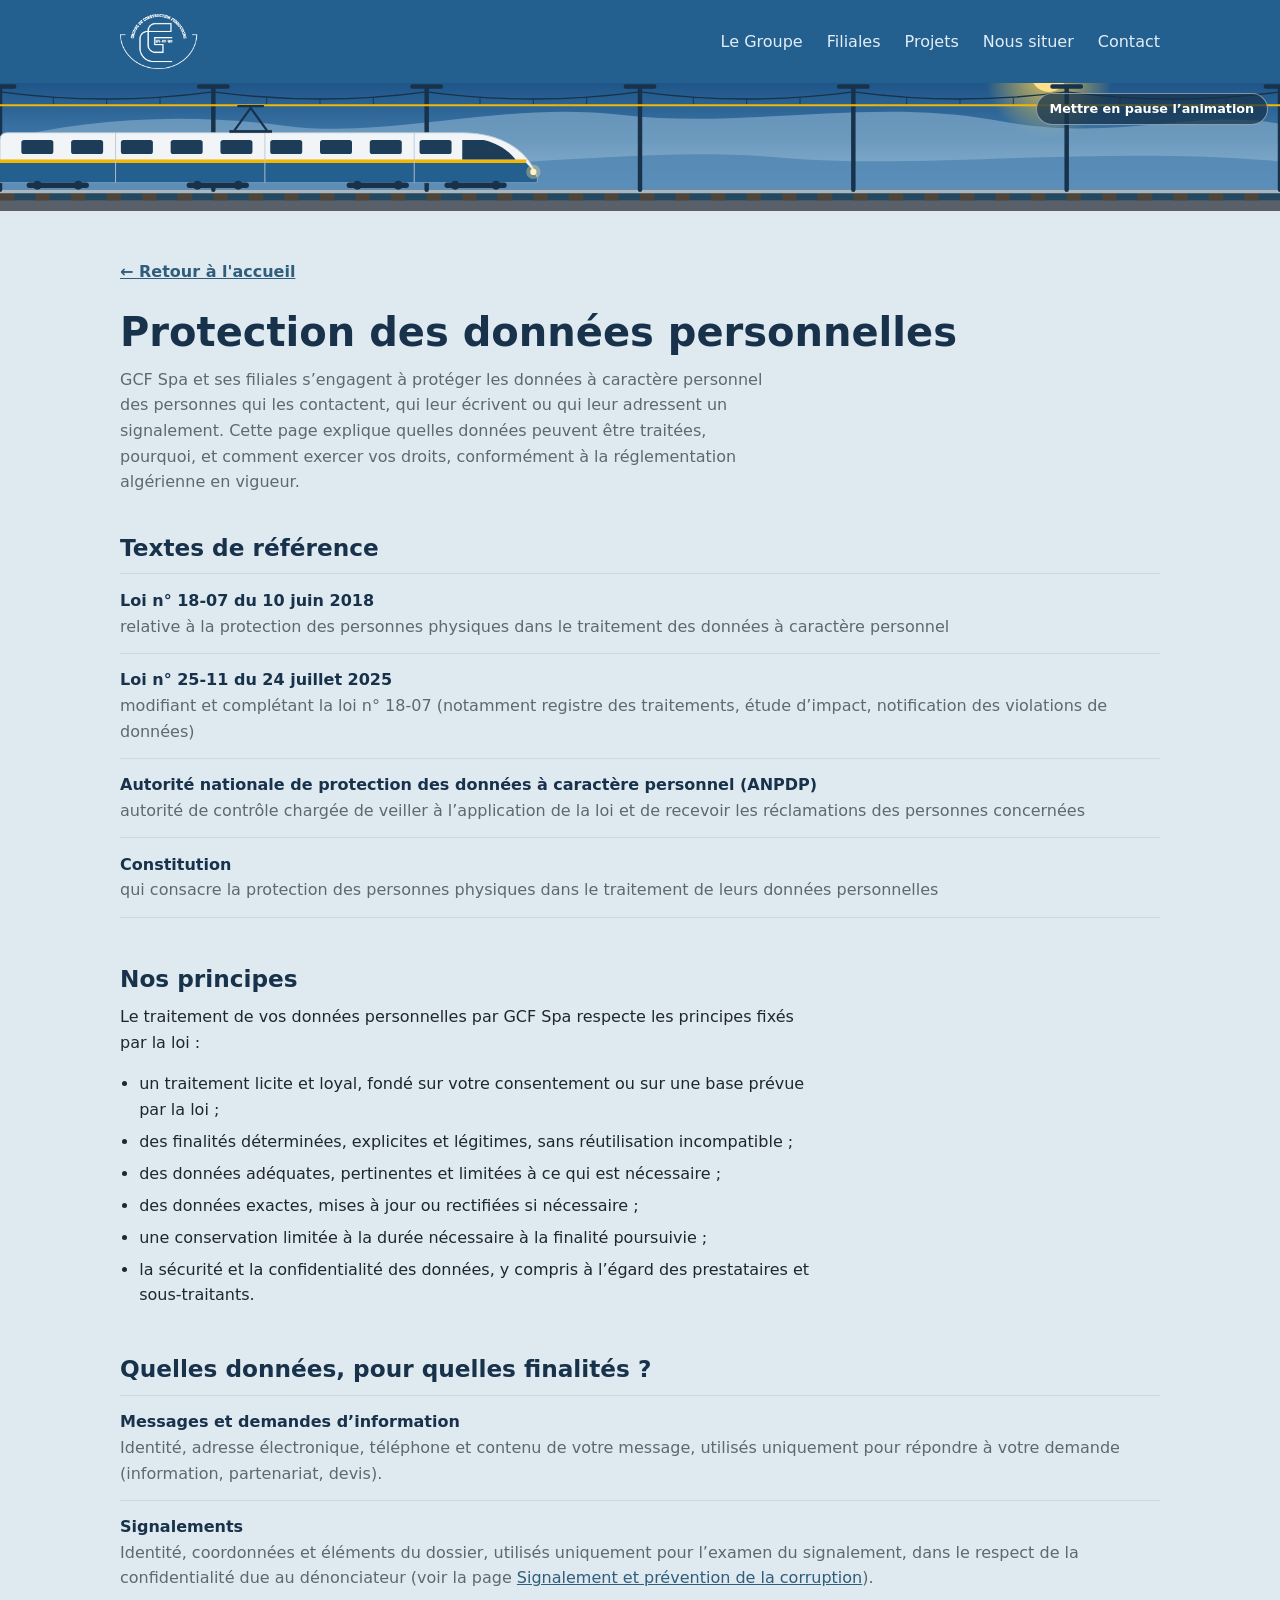
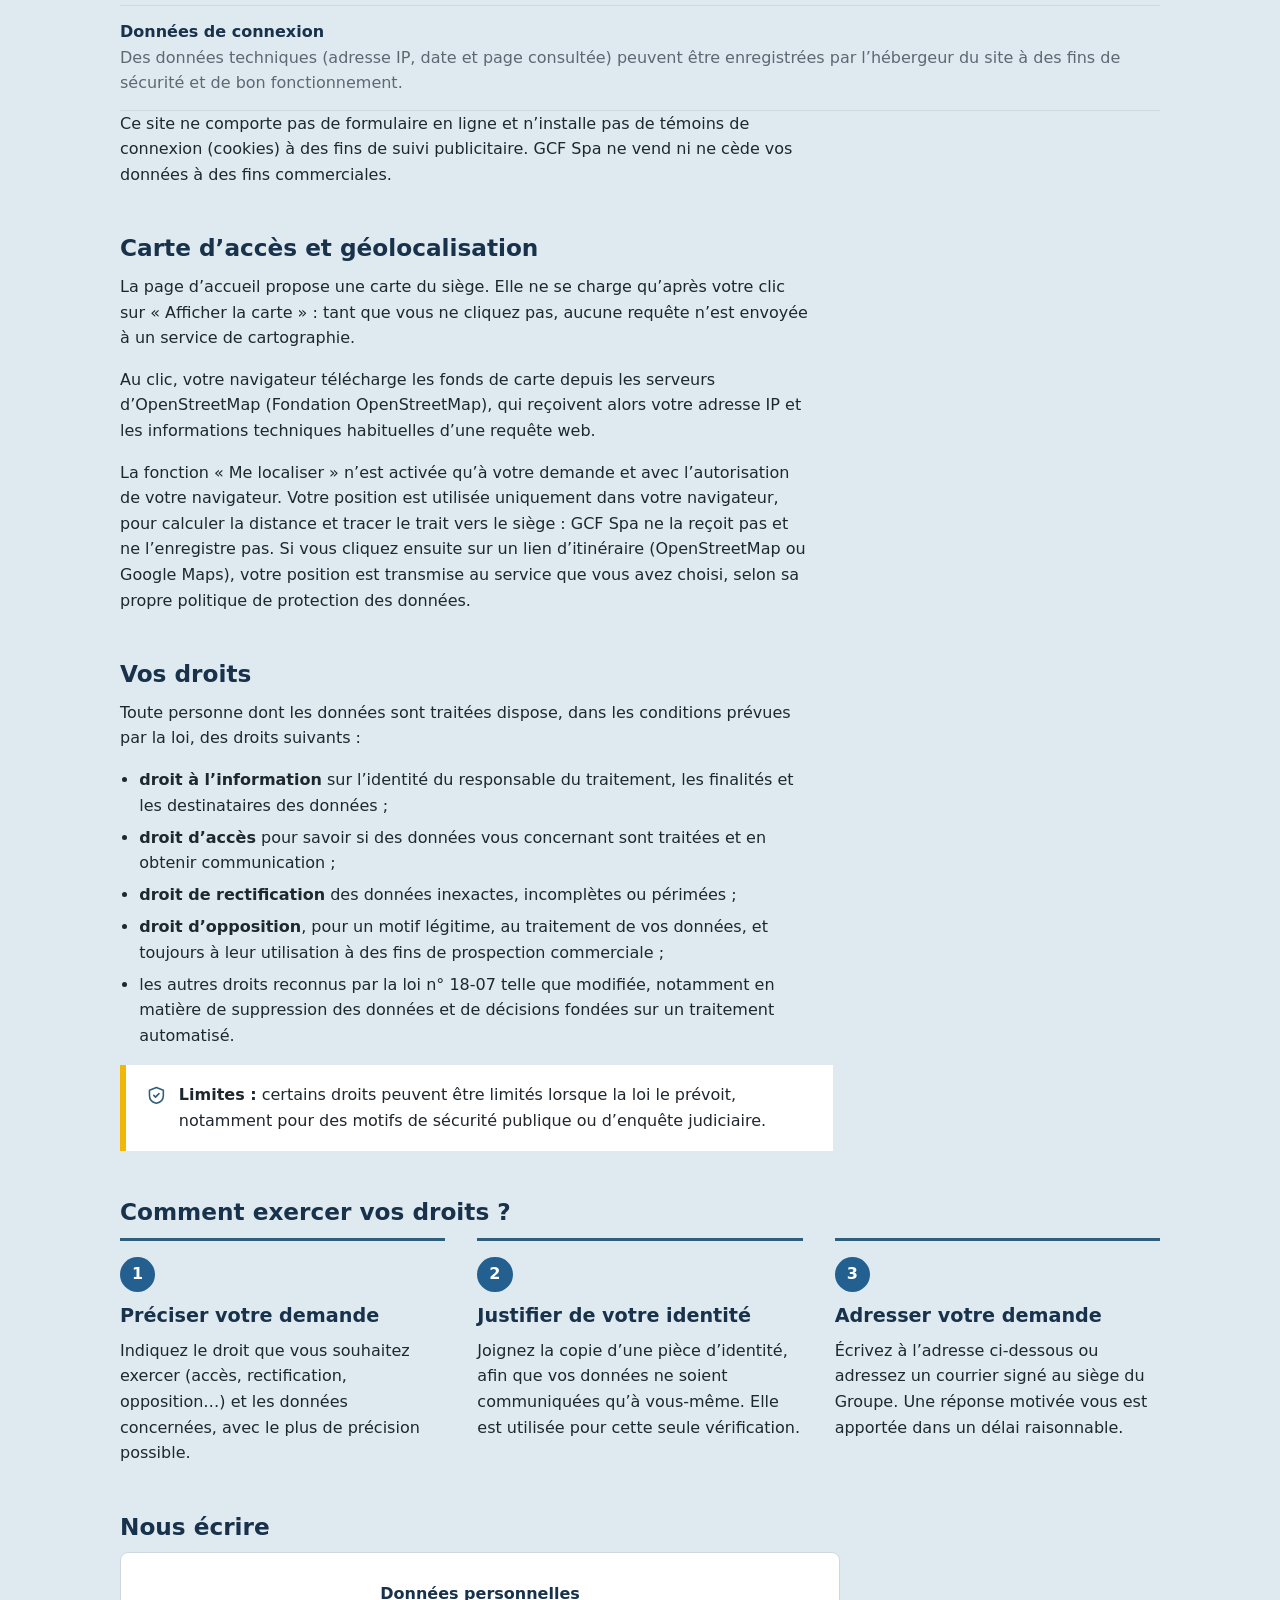
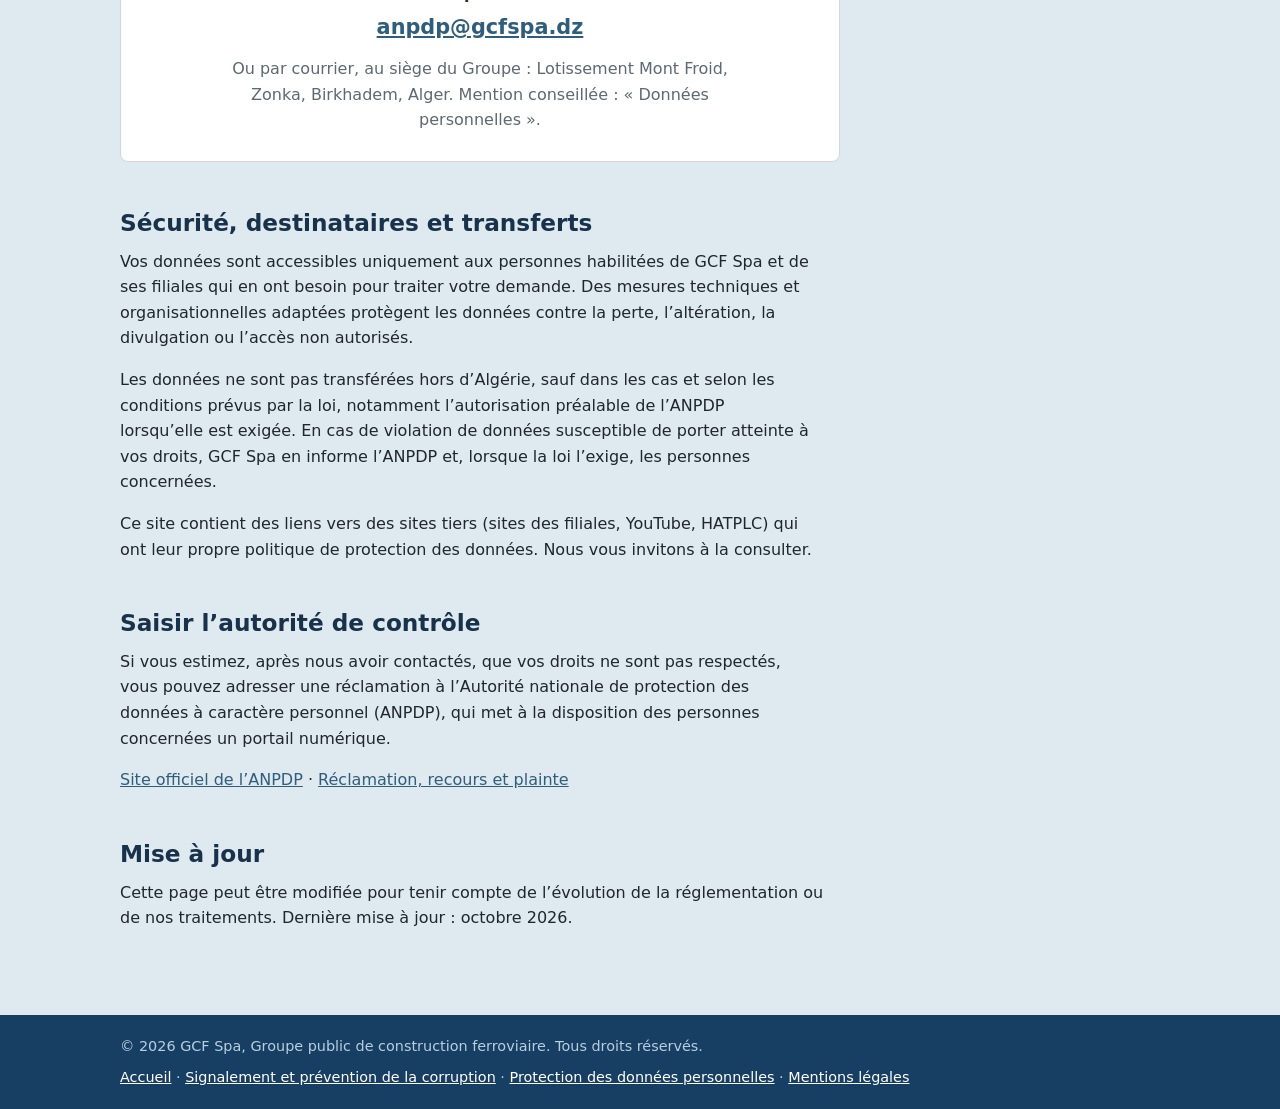
==== donnees-personnelles.html @ 8d21cb31 "Add files via upload" ====
<!DOCTYPE html>
<html lang="fr">
<head>
<meta charset="UTF-8">
<meta name="viewport" content="width=device-width, initial-scale=1">
<meta http-equiv="Content-Security-Policy" content="default-src 'self'; img-src 'self' data:; style-src 'self'; script-src 'self'; connect-src 'none'; object-src 'none'; base-uri 'self'; form-action 'none'">
<meta name="referrer" content="strict-origin-when-cross-origin">
<title>Protection des données personnelles – GCF Spa</title>
<meta name="description" content="Protection des données personnelles chez GCF Spa : finalités, droits d'accès, de rectification et d'opposition, exercice des droits et saisine de l'ANPDP, conformément à la loi n° 18-07 modifiée.">
<link rel="icon" type="image/png" href="favicon.png">
<link rel="stylesheet" href="style.css">
<script src="site.js"></script>
</head>
<body>

<header>
  <div class="conteneur">
    <a class="logo" href="index.html" aria-label="GCF Spa, accueil"><img src="logo-gcf-blanc.png" width="1000" height="700" alt="GCF Spa – Groupe public de construction ferroviaire"></a>
    <button class="menu-bouton" type="button" aria-expanded="false" aria-controls="menu"><svg viewBox="0 0 24 24" aria-hidden="true"><path d="M4 7h16M4 12h16M4 17h16"/></svg>Menu</button>
    <nav id="menu" aria-label="Navigation principale">
      <a href="index.html#groupe">Le Groupe</a>
      <a href="index.html#filiales">Filiales</a>
      <a href="index.html#projets">Projets</a>
      <a href="index.html#acces">Nous situer</a>
      <a href="index.html#contact">Contact</a>
    </nav>
  </div>
</header>

<div class="scene scene-compact">
  <svg viewBox="0 0 1440 220" preserveAspectRatio="xMidYMax slice" focusable="false" aria-hidden="true">
    <defs>
      <pattern id="traverses" width="40" height="8" patternUnits="userSpaceOnUse"><rect width="16" height="8" fill="#4d4538"/></pattern>
      <radialGradient id="soleil" cx="50%" cy="50%" r="50%"><stop offset="0" stop-color="#ffd24a" stop-opacity=".9"/><stop offset="1" stop-color="#ffd24a" stop-opacity="0"/></radialGradient>
    </defs>
    <circle class="soleil" cx="1180" cy="66" r="72" fill="url(#soleil)"/>
    <circle cx="1180" cy="66" r="20" fill="#ffe089"/>
    <g class="nuage nuage-1" fill="#fff" opacity=".32"><ellipse cx="260" cy="58" rx="64" ry="13"/><ellipse cx="304" cy="48" rx="40" ry="11"/></g>
    <g class="nuage nuage-2" fill="#fff" opacity=".26"><ellipse cx="800" cy="40" rx="72" ry="12"/><ellipse cx="846" cy="32" rx="44" ry="10"/></g>
    <path d="M0 140 C90 118 200 108 320 124 S560 96 700 112 S980 92 1120 118 S1340 104 1440 122 V220 H0 Z" fill="#86aecb" opacity=".65"/>
    <path d="M0 168 C140 146 280 152 430 164 S720 146 880 160 S1230 146 1440 164 V220 H0 Z" fill="#4f86b3" opacity=".8"/>
    <rect x="0" y="196" width="1440" height="24" fill="#24485f"/>
    <rect x="0" y="208" width="1440" height="12" fill="#5a606a"/>
    <rect x="0" y="200" width="1440" height="8" fill="url(#traverses)"/>
    <rect x="0" y="196" width="1440" height="4" fill="#aab6c0"/>
    <g stroke="#17324a" stroke-width="5" stroke-linecap="round" fill="none"><path d="M0 196 V80 M-16 80 H16"/><path d="M240 196 V80 M224 80 H256"/><path d="M480 196 V80 M464 80 H496"/><path d="M720 196 V80 M704 80 H736"/><path d="M960 196 V80 M944 80 H976"/><path d="M1200 196 V80 M1184 80 H1216"/><path d="M1440 196 V80 M1424 80 H1456"/></g>
    <g stroke="#17324a" stroke-width="1.6" fill="none"><path d="M0 86 Q120 102 240 86"/><path d="M240 86 Q360 102 480 86"/><path d="M480 86 Q600 102 720 86"/><path d="M720 86 Q840 102 960 86"/><path d="M960 86 Q1080 102 1200 86"/><path d="M1200 86 Q1320 102 1440 86"/></g>
    <g stroke="#17324a" stroke-width="1" fill="none"><path d="M60 92.0 V101"/><path d="M120 94.0 V101"/><path d="M180 92.0 V101"/><path d="M300 92.0 V101"/><path d="M360 94.0 V101"/><path d="M420 92.0 V101"/><path d="M540 92.0 V101"/><path d="M600 94.0 V101"/><path d="M660 92.0 V101"/><path d="M780 92.0 V101"/><path d="M840 94.0 V101"/><path d="M900 92.0 V101"/><path d="M1020 92.0 V101"/><path d="M1080 94.0 V101"/><path d="M1140 92.0 V101"/><path d="M1260 92.0 V101"/><path d="M1320 94.0 V101"/><path d="M1380 92.0 V101"/></g>
    <path d="M0 101 H1440" stroke="#f2b705" stroke-width="2.2"/>
    <g transform="translate(0 132)"><g class="train-g">
      <path d="M0 8 Q0 0 8 0 H520 C566 0 596 22 604 50 V56 H0 Z" fill="#f1f5f8" stroke="#b9c8d4"/>
      <path d="M0 34 H592 C598 40 602 45 604 50 V56 H0 Z" fill="#24608f"/>
      <rect x="0" y="30" width="592" height="4" fill="#f2b705"/>
      <g fill="#1d3c57"><rect x="24" y="8" width="36" height="16" rx="3"/><rect x="80" y="8" width="36" height="16" rx="3"/><rect x="136" y="8" width="36" height="16" rx="3"/><rect x="192" y="8" width="36" height="16" rx="3"/><rect x="248" y="8" width="36" height="16" rx="3"/><rect x="304" y="8" width="36" height="16" rx="3"/><rect x="360" y="8" width="36" height="16" rx="3"/><rect x="416" y="8" width="36" height="16" rx="3"/><rect x="472" y="8" width="36" height="16" rx="3"/><path d="M520 8 H544 C562 12 574 22 580 30 H520 Z"/></g>
      <path d="M130 0 V56 M298 0 V56 M466 0 V56" stroke="#b9c8d4"/>
      <g fill="#17324a"><rect x="30" y="56" width="70" height="6" rx="3"/><rect x="210" y="56" width="70" height="6" rx="3"/><rect x="390" y="56" width="70" height="6" rx="3"/><rect x="500" y="56" width="70" height="6" rx="3"/>
        <circle cx="42" cy="59" r="5"/><circle cx="88" cy="59" r="5"/><circle cx="222" cy="59" r="5"/><circle cx="268" cy="59" r="5"/><circle cx="402" cy="59" r="5"/><circle cx="448" cy="59" r="5"/><circle cx="512" cy="59" r="5"/><circle cx="558" cy="59" r="5"/></g>
      <rect x="258" y="-3" width="48" height="3" fill="#17324a"/>
      <path d="M264 -3 L282 -28 L300 -3 M268 -30 H296" fill="none" stroke="#17324a" stroke-width="2.5" stroke-linecap="round" stroke-linejoin="round"/>
      <circle class="phare-halo" cx="600" cy="44" r="8" fill="#ffe089" opacity=".35"/>
      <circle class="phare" cx="600" cy="44" r="3.5" fill="#fff3c4"/>
    </g></g>
  </svg>
  <button class="pause-anim" type="button" aria-pressed="false">Mettre en pause l’animation</button>
</div>

<main>
  <section id="donnees" class="page-signalement">
    <div class="conteneur">
      <p class="retour"><a href="index.html">&larr; Retour à l'accueil</a></p>
      <h1>Protection des données personnelles</h1>
      <p class="intro">GCF Spa et ses filiales s’engagent à protéger les données à caractère personnel des personnes qui les contactent, qui leur écrivent ou qui leur adressent un signalement. Cette page explique quelles données peuvent être traitées, pourquoi, et comment exercer vos droits, conformément à la réglementation algérienne en vigueur.</p>

      <div class="bloc">
        <h3 class="sous-titre">Textes de référence</h3>
        <dl class="faits">
          <div><dt>Loi n° 18-07 du 10 juin 2018</dt><dd>relative à la protection des personnes physiques dans le traitement des données à caractère personnel</dd></div>
          <div><dt>Loi n° 25-11 du 24 juillet 2025</dt><dd>modifiant et complétant la loi n° 18-07 (notamment registre des traitements, étude d’impact, notification des violations de données)</dd></div>
          <div><dt>Autorité nationale de protection des données à caractère personnel (ANPDP)</dt><dd>autorité de contrôle chargée de veiller à l’application de la loi et de recevoir les réclamations des personnes concernées</dd></div>
          <div><dt>Constitution</dt><dd>qui consacre la protection des personnes physiques dans le traitement de leurs données personnelles</dd></div>
        </dl>
      </div>

      <div class="bloc">
        <h3 class="sous-titre">Nos principes</h3>
        <p>Le traitement de vos données personnelles par GCF Spa respecte les principes fixés par la loi :</p>
        <ul class="liste">
          <li>un traitement licite et loyal, fondé sur votre consentement ou sur une base prévue par la loi ;</li>
          <li>des finalités déterminées, explicites et légitimes, sans réutilisation incompatible ;</li>
          <li>des données adéquates, pertinentes et limitées à ce qui est nécessaire ;</li>
          <li>des données exactes, mises à jour ou rectifiées si nécessaire ;</li>
          <li>une conservation limitée à la durée nécessaire à la finalité poursuivie ;</li>
          <li>la sécurité et la confidentialité des données, y compris à l’égard des prestataires et sous-traitants.</li>
        </ul>
      </div>

      <div class="bloc">
        <h3 class="sous-titre">Quelles données, pour quelles finalités ?</h3>
        <dl class="faits">
          <div><dt>Messages et demandes d’information</dt><dd>Identité, adresse électronique, téléphone et contenu de votre message, utilisés uniquement pour répondre à votre demande (information, partenariat, devis).</dd></div>
          <div><dt>Signalements</dt><dd>Identité, coordonnées et éléments du dossier, utilisés uniquement pour l’examen du signalement, dans le respect de la confidentialité due au dénonciateur (voir la page <a href="signalement.html">Signalement et prévention de la corruption</a>).</dd></div>
          <div><dt>Données de connexion</dt><dd>Des données techniques (adresse IP, date et page consultée) peuvent être enregistrées par l’hébergeur du site à des fins de sécurité et de bon fonctionnement.</dd></div>
        </dl>
        <p class="ref">Ce site ne comporte pas de formulaire en ligne et n’installe pas de témoins de connexion (cookies) à des fins de suivi publicitaire. GCF Spa ne vend ni ne cède vos données à des fins commerciales.</p>
      </div>

      <div class="bloc" id="carte-donnees">
        <h3 class="sous-titre">Carte d’accès et géolocalisation</h3>
        <p>La page d’accueil propose une carte du siège. Elle ne se charge qu’après votre clic sur « Afficher la carte » : tant que vous ne cliquez pas, aucune requête n’est envoyée à un service de cartographie.</p>
        <p>Au clic, votre navigateur télécharge les fonds de carte depuis les serveurs d’OpenStreetMap (Fondation OpenStreetMap), qui reçoivent alors votre adresse IP et les informations techniques habituelles d’une requête web.</p>
        <p>La fonction « Me localiser » n’est activée qu’à votre demande et avec l’autorisation de votre navigateur. Votre position est utilisée uniquement dans votre navigateur, pour calculer la distance et tracer le trait vers le siège : GCF Spa ne la reçoit pas et ne l’enregistre pas. Si vous cliquez ensuite sur un lien d’itinéraire (OpenStreetMap ou Google Maps), votre position est transmise au service que vous avez choisi, selon sa propre politique de protection des données.</p>
      </div>

      <div class="bloc">
        <h3 class="sous-titre">Vos droits</h3>
        <p>Toute personne dont les données sont traitées dispose, dans les conditions prévues par la loi, des droits suivants :</p>
        <ul class="liste">
          <li><strong>droit à l’information</strong> sur l’identité du responsable du traitement, les finalités et les destinataires des données ;</li>
          <li><strong>droit d’accès</strong> pour savoir si des données vous concernant sont traitées et en obtenir communication ;</li>
          <li><strong>droit de rectification</strong> des données inexactes, incomplètes ou périmées ;</li>
          <li><strong>droit d’opposition</strong>, pour un motif légitime, au traitement de vos données, et toujours à leur utilisation à des fins de prospection commerciale ;</li>
          <li>les autres droits reconnus par la loi n° 18-07 telle que modifiée, notamment en matière de suppression des données et de décisions fondées sur un traitement automatisé.</li>
        </ul>
        <div class="avis">
          <svg class="ico" viewBox="0 0 24 24" aria-hidden="true"><path d="M12 3l8 3v6c0 5-3.5 8-8 9-4.5-1-8-4-8-9V6z"/><path d="M9 12l2 2 4-4"/></svg>
          <p><strong>Limites :</strong> certains droits peuvent être limités lorsque la loi le prévoit, notamment pour des motifs de sécurité publique ou d’enquête judiciaire.</p>
        </div>
      </div>

      <div class="bloc">
        <h3 class="sous-titre">Comment exercer vos droits ?</h3>
        <ol class="etapes">
          <li>
            <span class="numero" aria-hidden="true">1</span>
            <h4>Préciser votre demande</h4>
            <p>Indiquez le droit que vous souhaitez exercer (accès, rectification, opposition…) et les données concernées, avec le plus de précision possible.</p>
          </li>
          <li>
            <span class="numero" aria-hidden="true">2</span>
            <h4>Justifier de votre identité</h4>
            <p>Joignez la copie d’une pièce d’identité, afin que vos données ne soient communiquées qu’à vous-même. Elle est utilisée pour cette seule vérification.</p>
          </li>
          <li>
            <span class="numero" aria-hidden="true">3</span>
            <h4>Adresser votre demande</h4>
            <p>Écrivez à l’adresse ci-dessous ou adressez un courrier signé au siège du Groupe. Une réponse motivée vous est apportée dans un délai raisonnable.</p>
          </li>
        </ol>
      </div>

      <div class="bloc">
        <h3 class="sous-titre">Nous écrire</h3>
        <div class="boite-mail">
          <p class="etiquette">Données personnelles</p>
          <a href="mailto:anpdp@gcfspa.dz">anpdp@gcfspa.dz</a>
          <p class="note">Ou par courrier, au siège du Groupe : Lotissement Mont Froid, Zonka, Birkhadem, Alger. Mention conseillée : « Données personnelles ».</p>
        </div>
      </div>

      <div class="bloc">
        <h3 class="sous-titre">Sécurité, destinataires et transferts</h3>
        <p>Vos données sont accessibles uniquement aux personnes habilitées de GCF Spa et de ses filiales qui en ont besoin pour traiter votre demande. Des mesures techniques et organisationnelles adaptées protègent les données contre la perte, l’altération, la divulgation ou l’accès non autorisés.</p>
        <p>Les données ne sont pas transférées hors d’Algérie, sauf dans les cas et selon les conditions prévus par la loi, notamment l’autorisation préalable de l’ANPDP lorsqu’elle est exigée. En cas de violation de données susceptible de porter atteinte à vos droits, GCF Spa en informe l’ANPDP et, lorsque la loi l’exige, les personnes concernées.</p>
        <p>Ce site contient des liens vers des sites tiers (sites des filiales, YouTube, HATPLC) qui ont leur propre politique de protection des données. Nous vous invitons à la consulter.</p>
      </div>

      <div class="bloc">
        <h3 class="sous-titre">Saisir l’autorité de contrôle</h3>
        <p>Si vous estimez, après nous avoir contactés, que vos droits ne sont pas respectés, vous pouvez adresser une réclamation à l’Autorité nationale de protection des données à caractère personnel (ANPDP), qui met à la disposition des personnes concernées un portail numérique.</p>
        <p><a href="https://anpdp.dz" target="_blank" rel="noopener">Site officiel de l’ANPDP</a> · <a href="https://plaintes.anpdp.dz" target="_blank" rel="noopener">Réclamation, recours et plainte</a></p>
      </div>

      <div class="important">
        <h3 class="sous-titre">Mise à jour</h3>
        <p>Cette page peut être modifiée pour tenir compte de l’évolution de la réglementation ou de nos traitements. Dernière mise à jour : octobre 2026.</p>
      </div>
    </div>
  </section>
</main>

<footer>
  <div class="conteneur">
    <p>© 2026 GCF Spa, Groupe public de construction ferroviaire. Tous droits réservés.</p>
    <p class="pied-liens"><a href="index.html">Accueil</a> · <a href="signalement.html">Signalement et prévention de la corruption</a> · <a href="donnees-personnelles.html" aria-current="page">Protection des données personnelles</a> · <a href="mentions-legales.html">Mentions légales</a></p>
  </div>
</footer>

</body>
</html>
---- style.css ----
:root {
    --nuit: #24608f;
    --nuit-2: #1d5080;
    --encre: #17324a;
    --acier: #2f5d7c;
    --acier-clair: #dfe9f0;
    --jaune: #f2b705;
    --jaune-clair: #ffd24a;
    --texte: #1f272e;
    --gris: #5d6872;
    --trait: #cfd8de;
    --titres: Bahnschrift, "DIN Alternate", "Franklin Gothic Medium", "Arial Narrow", system-ui, sans-serif;
    --corps: system-ui, -apple-system, "Segoe UI", Roboto, Arial, sans-serif;
  }
  * { box-sizing: border-box; }
  html { scroll-behavior: smooth; }
  body { margin: 0; background: #fff; color: var(--texte); font-family: var(--corps); line-height: 1.6; }
  a { color: var(--acier); }
  a:focus-visible, .bouton:focus-visible { outline: 3px solid var(--jaune); outline-offset: 3px; }
  .conteneur { max-width: 1080px; margin: 0 auto; padding: 0 1.25rem; }
  h1, h2, h3 { font-family: var(--titres); line-height: 1.15; }

  header { background: var(--nuit); position: sticky; top: 0; z-index: 10; }
  header .conteneur { display: flex; flex-wrap: wrap; align-items: center; justify-content: space-between; gap: .5rem 2rem; padding-top: .9rem; padding-bottom: .9rem; }
  .logo { font-family: var(--titres); font-size: 1.4rem; font-weight: 700; color: #fff; text-decoration: none; }
  .logo { display: block; line-height: 0; }
  .logo img { display: block; height: 3.4rem; width: auto; }
  nav { display: flex; gap: 1.5rem; flex-wrap: wrap; }
  nav a { color: #e3edf5; text-decoration: none; font-weight: 500; }
  nav a:hover { color: var(--jaune-clair); }

  .hero { background: linear-gradient(160deg, #2a6ba3, var(--nuit) 55%, #1f5588); color: #fff; padding: 3.25rem 0 2.75rem; }
  .hero-grille { display: grid; gap: 2.5rem; align-items: center; }
  .hero-logo { display: none; }
  @media (min-width: 900px) {
    .hero-grille { grid-template-columns: 1.5fr 1fr; }
    .hero-logo { display: block; width: 100%; max-width: 380px; height: auto; justify-self: center; }
  }
  .hero h1 { font-size: clamp(2.1rem, 4.6vw, 3.4rem); font-weight: 700; margin: 0 0 1.1rem; max-width: 22ch; }
  .hero p { font-size: 1.15rem; max-width: 58ch; margin: 0 0 2.25rem; color: #e0ebf4; }
  .bouton { display: inline-block; padding: .9rem 1.6rem; border-radius: 4px; background: var(--jaune); color: var(--encre); font-weight: 700; text-decoration: none; }
  .bouton:hover { background: #ffc92e; }
  .bouton.secondaire { background: transparent; color: #fff; border: 2px solid #8fb2cf; }
  .hero .bouton { margin: 0 .5rem .6rem 0; }
  .bouton.secondaire:hover { border-color: var(--jaune-clair); color: var(--jaune-clair); }

  /* Voie ferrée : fil de caténaire, deux rails, traverses */
  .voie { height: 46px; background:
      linear-gradient(var(--jaune), var(--jaune)) 0 4px / 100% 2px no-repeat,
      linear-gradient(#9aa8b3, #9aa8b3) 0 19px / 100% 5px no-repeat,
      linear-gradient(#9aa8b3, #9aa8b3) 0 34px / 100% 5px no-repeat,
      repeating-linear-gradient(90deg, #4d4538 0 12px, transparent 12px 40px) 0 14px / 100% 30px no-repeat,
      var(--nuit-2); }

  section { padding: 4.5rem 0; }
  h2 { font-size: clamp(1.8rem, 4vw, 2.5rem); margin: 0 0 .75rem; color: var(--encre); }
  .intro { max-width: 64ch; color: var(--gris); margin: 0 0 2.5rem; }

  .groupe { display: grid; gap: 2.5rem; grid-template-columns: 1fr; }
  @media (min-width: 820px) { .groupe { grid-template-columns: 3fr 2fr; } }
  .groupe p { margin: 0 0 1rem; max-width: 62ch; }
  .faits { margin: 0; border-top: 1px solid var(--trait); }
  .faits div { padding: .85rem 0; border-bottom: 1px solid var(--trait); }
  .faits dt { font-weight: 700; color: var(--encre); }
  .faits dd { margin: 0; color: var(--gris); }

  #filiales { background: var(--acier-clair); }
  .filiales { display: grid; gap: 2.25rem 2rem; grid-template-columns: repeat(auto-fit, minmax(300px, 1fr)); }
  @media (min-width: 820px) { .filiales { grid-template-columns: repeat(2, 1fr); } }
  .filiale { padding-left: 1.5rem; border-left: 8px solid var(--acier); }
  .filiale:nth-child(even) { border-left-color: var(--jaune); }
  .filiale h3 { font-size: 1.5rem; margin: 0 0 .15rem; }
  .role { margin: 0 0 .75rem; font-weight: 600; color: var(--acier); }
  .filiale p { margin: 0 0 .75rem; }
  .statut { margin: 0 0 .75rem; color: var(--gris); font-size: .95rem; }
  .chiffres { display: flex; flex-wrap: wrap; gap: .5rem; margin: 0 0 1rem; padding: 0; list-style: none; }
  .chiffres li { background: #fff; border: 1px solid var(--trait); border-radius: 999px; padding: .15rem .75rem; font-size: .85rem; font-weight: 600; color: var(--encre); }
  .coeur-titre { margin: 0 0 .35rem; font-weight: 700; color: var(--encre); font-size: .95rem; }
  .coeur { margin: 0 0 1rem; padding-left: 1.1rem; }
  .coeur li { margin-bottom: .3rem; }
  .meta { font-size: .95rem; color: var(--gris); }
  .meta a { font-weight: 600; }

  .projets { list-style: none; margin: 0; padding: 0; }
  .projets li { display: grid; gap: .25rem 2rem; padding: 1.25rem 0; border-top: 1px solid var(--trait); }
  .projets li:last-child { border-bottom: 1px solid var(--trait); }
  .projets h3 { margin: 0; font-size: 1.2rem; }
  .projets p { margin: 0; color: var(--gris); }
  @media (min-width: 760px) { .projets li { grid-template-columns: 1fr 2fr 9rem; align-items: baseline; } .projets .type { text-align: right; font-weight: 600; color: var(--acier); } }


  /* Signalement */
  [id] { scroll-margin-top: 5.5rem; }
  #signalement { background: var(--acier-clair); }
  .sous-titre { font-family: var(--titres); font-size: 1.45rem; color: var(--encre); margin: 0 0 .75rem; }
  .bloc { margin-bottom: 3rem; }
  .bloc p { max-width: 68ch; margin: 0 0 1rem; }
  .avis { display: flex; gap: .75rem; align-items: flex-start; max-width: 70ch; background: #fff; border-left: 6px solid var(--jaune); padding: 1.1rem 1.25rem; }
  .avis .ico { color: var(--acier); margin-top: .2rem; }
  .avis p { margin: 0; }
  .etapes { list-style: none; margin: 0; padding: 0; display: grid; gap: 1.75rem 2rem; grid-template-columns: repeat(auto-fit, minmax(240px, 1fr)); }
  .etapes li { padding-top: 1rem; border-top: 3px solid var(--acier); }
  .numero { display: inline-grid; place-items: center; width: 2.2rem; height: 2.2rem; border-radius: 50%; background: var(--nuit); color: #fff; font-weight: 700; margin-bottom: .6rem; }
  .etapes h4 { margin: 0 0 .35rem; font-family: var(--titres); font-size: 1.2rem; color: var(--encre); }
  .etapes p { margin: 0; }
  .boite-mail { background: #fff; border: 1px solid var(--trait); border-radius: 8px; padding: 1.75rem; text-align: center; max-width: 720px; }
  .boite-mail .etiquette { margin: 0 0 .25rem; font-weight: 700; color: var(--encre); }
  .boite-mail a { font-size: 1.3rem; font-weight: 700; word-break: break-word; }
  .boite-mail .note { margin: .75rem auto 0; color: var(--gris); max-width: 52ch; }
  .important { max-width: 70ch; }
  .important p { margin: 0 0 .75rem; }

  .liste { margin: 0 0 1rem; padding-left: 1.2rem; max-width: 68ch; }
  .liste li { margin-bottom: .4rem; }
  .ref { margin-top: 1.5rem; }

  /* Icônes */
  .icone { width: 3.25rem; height: 3.25rem; border-radius: 12px; background: #fff; color: var(--acier); display: grid; place-items: center; margin-bottom: .9rem; }
  .filiale:nth-child(even) .icone { background: #fdf0c4; color: #7a5800; }
  .icone svg, .ico { fill: none; stroke: currentColor; stroke-width: 1.8; stroke-linecap: round; stroke-linejoin: round; }
  .icone svg { width: 1.75rem; height: 1.75rem; }
  .ico { width: 1.3rem; height: 1.3rem; flex: none; }

  #contact { background: var(--nuit); color: #fff; }
  #contact h2 { color: #fff; }
  #contact .intro { color: #e0ebf4; }
  .coordonnees { display: grid; gap: 1.75rem; grid-template-columns: repeat(auto-fit, minmax(220px, 1fr)); }
  .coordonnees h3 { margin: 0 0 .25rem; font-size: 1rem; color: var(--jaune-clair); display: flex; align-items: center; gap: .5rem; }
  .coordonnees p { margin: 0; }
  #contact a { color: #fff; }

  footer { background: #173f63; color: #b9cfe0; padding: 1.25rem 0; font-size: .9rem; }
  footer p { margin: 0; }
  .pied-liens { margin-top: .5rem; }
  footer a { color: #fff; }
  footer a:hover { color: var(--jaune-clair); }

  @media (prefers-reduced-motion: reduce) { html { scroll-behavior: auto; } }

  /* Menu mobile */
  .menu-bouton { display: none; align-items: center; gap: .5rem; background: transparent; color: #fff; border: 2px solid #8fb2cf; border-radius: 4px; padding: .5rem .8rem; font: inherit; font-weight: 600; cursor: pointer; }
  .menu-bouton:hover { border-color: var(--jaune-clair); color: var(--jaune-clair); }
  .menu-bouton:focus-visible { outline: 3px solid var(--jaune); outline-offset: 3px; }
  .menu-bouton svg { width: 1.25rem; height: 1.25rem; fill: none; stroke: currentColor; stroke-width: 2; stroke-linecap: round; }
  @media (max-width: 760px) {
    .js .menu-bouton { display: inline-flex; }
    .js header nav { display: none; flex-basis: 100%; flex-direction: column; gap: 0; border-top: 1px solid #4a7ea8; margin-top: .25rem; }
    .js header nav.ouvert { display: flex; }
    .js header nav a { padding: .8rem 0; border-bottom: 1px solid #3a6f9a; }
  }

  /* Page Signalement */
  .page-signalement { padding-top: 3rem; min-height: 70vh; }
  .page-signalement h1 { font-size: clamp(1.8rem, 4vw, 2.5rem); margin: 0 0 .75rem; color: var(--encre); }
  .retour { margin: 0 0 1.5rem; }
  .retour a { font-weight: 600; }

  #donnees { background: var(--acier-clair); }

/* ===== Scène ferroviaire, illustrations et animations ===== */
.scene { position: relative; height: clamp(150px, 19vw, 250px); overflow: hidden; background: linear-gradient(180deg, #1f5588 0%, #3e78a8 45%, #bcd7ea 100%); }
.scene-compact { height: clamp(96px, 10vw, 132px); }
.scene > svg { position: absolute; inset: 0; width: 100%; height: 100%; display: block; }
.train-g { animation: passage 26s linear infinite; }
@keyframes passage { 0% { transform: translateX(-660px); } 56% { transform: translateX(1500px); } 100% { transform: translateX(1500px); } }
.nuage-1 { animation: derive 48s ease-in-out infinite alternate; }
.nuage-2 { animation: derive 62s ease-in-out infinite alternate-reverse; }
@keyframes derive { from { transform: translateX(-40px); } to { transform: translateX(140px); } }
.soleil { animation: lueur 7s ease-in-out infinite alternate; }
@keyframes lueur { from { opacity: .7; } to { opacity: 1; } }
.phare { animation: lueur 2.4s ease-in-out infinite alternate; }
.phare-halo { animation: lueur 2.4s ease-in-out infinite alternate-reverse; }

.pause-anim { display: none; position: absolute; right: .75rem; top: .6rem; z-index: 2; background: rgba(23, 50, 74, .72); color: #fff; border: 1px solid rgba(255, 255, 255, .45); border-radius: 999px; padding: .3rem .8rem; font: inherit; font-size: .8rem; font-weight: 600; cursor: pointer; }
.js .pause-anim { display: inline-block; }
.pause-anim:hover { background: rgba(23, 50, 74, .92); }
.pause-anim:focus-visible { outline: 3px solid var(--jaune); outline-offset: 2px; }
.anim-pause *, .anim-pause *::before, .anim-pause *::after { animation-play-state: paused !important; }

/* Entrée du bandeau d'accueil */
@keyframes entree { from { opacity: 0; transform: translateY(16px); } to { opacity: 1; transform: none; } }
.hero h1 { animation: entree .8s ease both; }
.hero p { animation: entree .8s ease .15s both; }
.hero .bouton { animation: entree .8s ease .3s both; }
.hero-logo { animation: entree 1s ease .2s both; }
.bouton { transition: transform .2s ease, background-color .2s ease, border-color .2s ease, color .2s ease; }
.bouton:hover { transform: translateY(-2px); }

/* Apparition au défilement (uniquement si JavaScript est actif) */
.js .reveal { opacity: 0; transform: translateY(22px); transition: opacity .7s ease, transform .7s ease; }
.js .reveal.visible { opacity: 1; transform: none; }
.js .filiale:nth-child(2), .js .projets li:nth-child(2), .js .coordonnees > div:nth-child(2) { transition-delay: .1s; }
.js .filiale:nth-child(3), .js .projets li:nth-child(3), .js .coordonnees > div:nth-child(3) { transition-delay: .2s; }
.js .filiale:nth-child(4), .js .projets li:nth-child(4), .js .coordonnees > div:nth-child(4) { transition-delay: .3s; }
.js .projets li:nth-child(5) { transition-delay: .4s; }

/* Illustrations des filiales */
.illus { border-radius: 12px; overflow: hidden; margin: 0 0 1rem; background: linear-gradient(180deg, #ffffff, #e6eff6); border: 1px solid var(--trait); aspect-ratio: 12 / 5; }
.illus svg { display: block; width: 100%; height: 100%; }
.trace { stroke-dasharray: 1; stroke-dashoffset: 0; transition: stroke-dashoffset 2.4s ease .3s; }
.js .reveal:not(.visible) .trace { stroke-dashoffset: 1; }
.axe, .station { transition: opacity .6s ease 2.4s; }
.js .reveal:not(.visible) .axe, .js .reveal:not(.visible) .station { opacity: 0; }
.machine { animation: va-et-vient 14s ease-in-out infinite alternate; }
@keyframes va-et-vient { from { transform: translateX(0); } to { transform: translateX(120px); } }
.crochet { transform-box: fill-box; transform-origin: top center; animation: balance 3s ease-in-out infinite alternate; }
@keyframes balance { from { transform: rotate(-6deg); } to { transform: rotate(6deg); } }
.bande { stroke-dasharray: 5 13; animation: defile 1.2s linear infinite; }
@keyframes defile { to { stroke-dashoffset: -18; } }
.grain { animation: chute 1.6s ease-in infinite; }
.grain-2 { animation-delay: .5s; }
.grain-3 { animation-delay: 1s; }
@keyframes chute { from { transform: translateY(0); opacity: 1; } to { transform: translateY(28px); opacity: 0; } }
.courant { stroke-dasharray: 6 24; animation: defile-courant 1.4s linear infinite; }
@keyframes defile-courant { to { stroke-dashoffset: -30; } }
.rame { animation: rame 12s linear infinite; }
@keyframes rame { from { transform: translateX(-150px); } to { transform: translateX(380px); } }
.eclair-halo { transform-box: fill-box; transform-origin: center; animation: pulse 2.4s ease-out infinite; }
@keyframes pulse { from { transform: scale(.85); opacity: .8; } to { transform: scale(1.6); opacity: 0; } }

/* Mouvement réduit : tout reste visible, rien ne bouge */
@media (prefers-reduced-motion: reduce) {
  *, *::before, *::after { animation: none !important; transition: none !important; }
  .js .reveal { opacity: 1; transform: none; }
  .js .reveal:not(.visible) .trace { stroke-dashoffset: 0; }
  .js .reveal:not(.visible) .axe, .js .reveal:not(.visible) .station { opacity: 1; }
  .train-g { transform: translateX(560px); }
  .rame { transform: translateX(120px); }
  .machine { transform: translateX(40px); }
  .pause-anim { display: none !important; }
}
@media print { .js .reveal { opacity: 1; transform: none; } .pause-anim { display: none; } }

/* ===== Carte d'accès (Leaflet hébergé localement) ===== */
#acces { background: var(--acier-clair); }
.carte { max-width: 960px; }
.carte-actions { display: none; flex-wrap: wrap; gap: .75rem; margin: 0 0 1rem; }
.js .carte-actions { display: flex; }
.carte-actions .bouton { border: 2px solid transparent; font: inherit; font-weight: 700; line-height: 1.6; cursor: pointer; }
.carte-actions .bouton[hidden] { display: none; }
.carte-actions .bouton:disabled { opacity: .6; cursor: progress; }
.bouton.contour { background: #fff; color: var(--encre); border-color: var(--acier); }
.bouton.contour:hover { background: var(--encre); color: #fff; }
.carte-zone { position: relative; height: clamp(300px, 56vw, 460px); border-radius: 12px; overflow: hidden; border: 1px solid var(--trait); background: #fff; display: grid; place-items: center; }
.carte-zone.leaflet-container { display: block; font: inherit; }
.carte-attente { margin: 0; padding: 1rem 1.5rem; max-width: 46ch; text-align: center; color: var(--gris); }
.carte-statut { min-height: 1.6em; margin: .9rem 0 .25rem; font-weight: 600; color: var(--encre); max-width: 70ch; }
.carte-legende { display: flex; flex-wrap: wrap; gap: .4rem 1.25rem; list-style: none; margin: .5rem 0 0; padding: 0; font-size: .9rem; color: var(--gris); }
.carte-legende li::before { content: ""; display: inline-block; width: .9rem; height: .9rem; border-radius: 50%; margin-right: .45rem; vertical-align: -.12em; border: 2px solid #fff; box-shadow: 0 0 0 1px #8a99a6; }
.l-siege::before { background: #f2b705; }
.l-filiale::before { background: #24608f; }
.l-moi::before { background: #c92a2a; }
.carte-liens { margin: .9rem 0 .5rem; font-weight: 600; }
.carte-note { margin: 0; font-size: .85rem; color: var(--gris); max-width: 72ch; }
.pin span { display: block; box-sizing: border-box; border-radius: 50%; border: 3px solid #fff; box-shadow: 0 1px 5px rgba(0, 0, 0, .55); }
.pin-siege span { width: 28px; height: 28px; margin: 1px; background: #f2b705; }
.pin-filiale span { width: 20px; height: 20px; margin: 5px; background: #24608f; }
.pin-moi span { width: 20px; height: 20px; margin: 5px; background: #c92a2a; }
.leaflet-marker-icon.pin:focus-visible span { outline: 3px solid var(--encre); outline-offset: 2px; }
.leaflet-popup-content { font-family: var(--corps); }
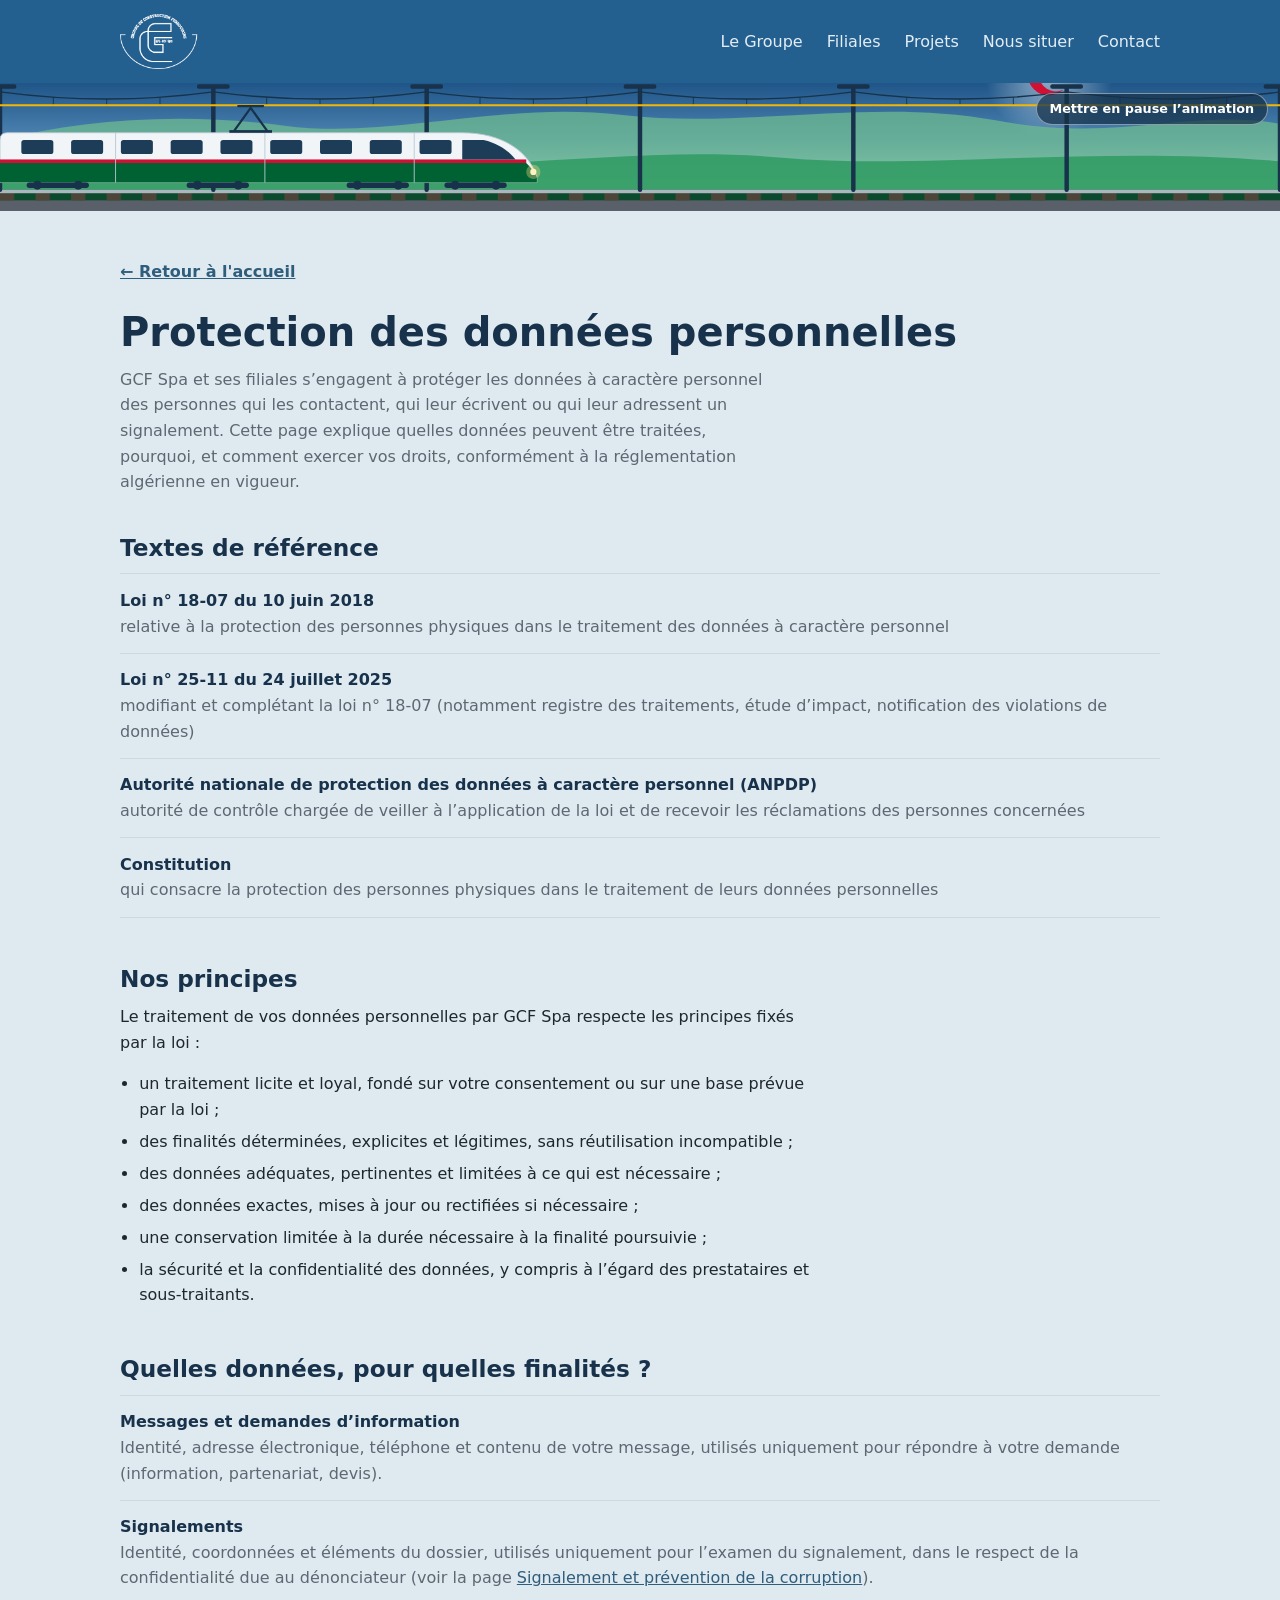
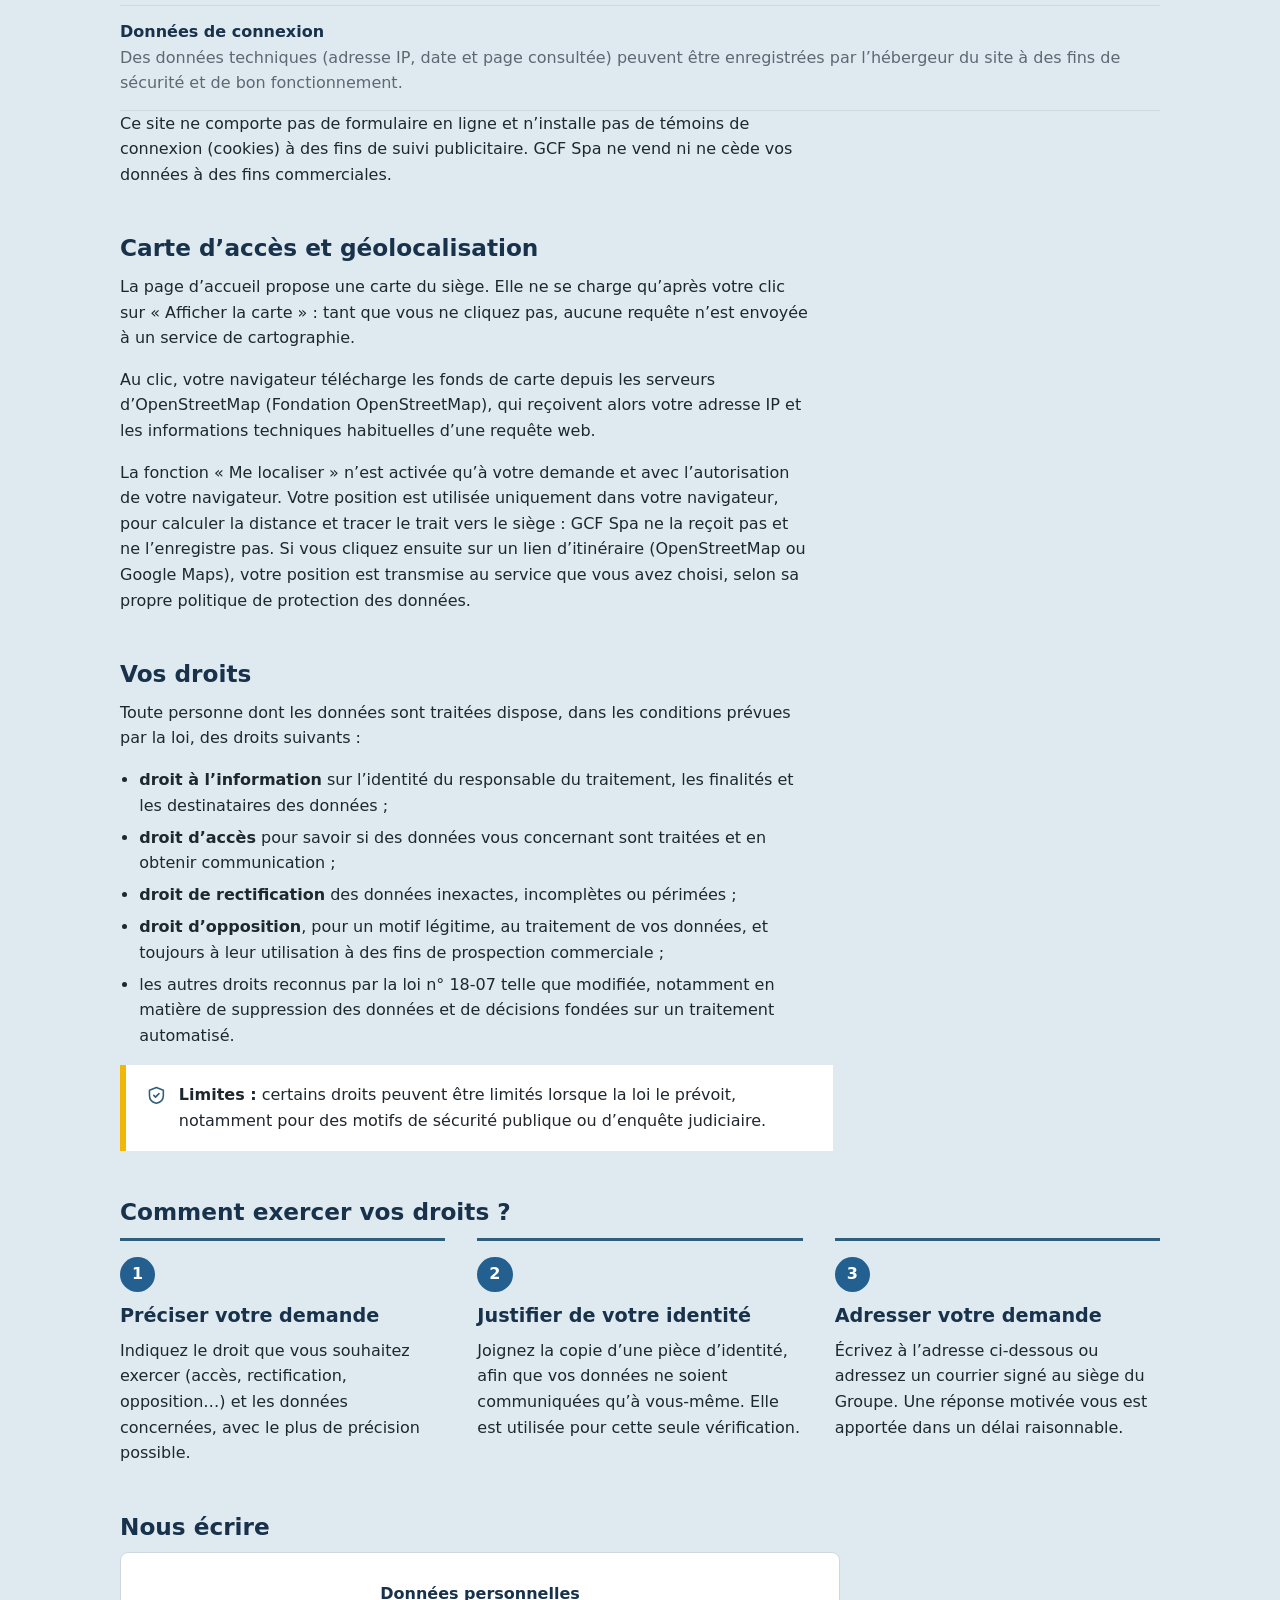
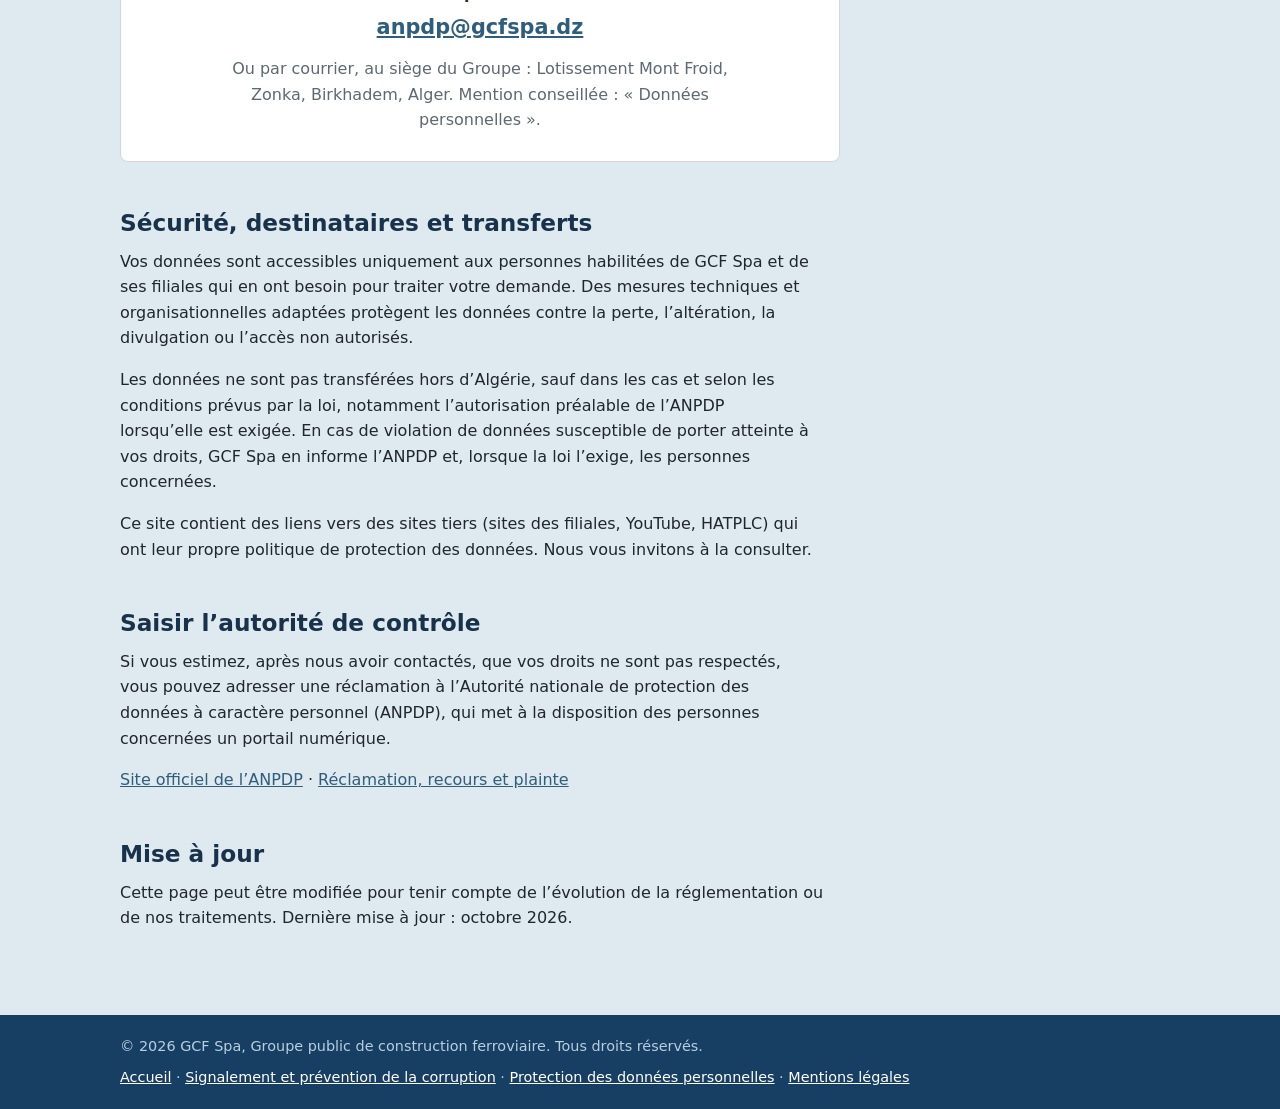
==== commit 45baf296: "Nouvelle version site" ====
--- a/donnees-personnelles.html
+++ b/donnees-personnelles.html
@@ -31,15 +31,14 @@
   <svg viewBox="0 0 1440 220" preserveAspectRatio="xMidYMax slice" focusable="false" aria-hidden="true">
     <defs>
       <pattern id="traverses" width="40" height="8" patternUnits="userSpaceOnUse"><rect width="16" height="8" fill="#4d4538"/></pattern>
-      <radialGradient id="soleil" cx="50%" cy="50%" r="50%"><stop offset="0" stop-color="#ffd24a" stop-opacity=".9"/><stop offset="1" stop-color="#ffd24a" stop-opacity="0"/></radialGradient>
+      <radialGradient id="soleil" cx="50%" cy="50%" r="50%"><stop offset="0" stop-color="#ffffff" stop-opacity=".55"/><stop offset="1" stop-color="#ffffff" stop-opacity="0"/></radialGradient>
     </defs>
-    <circle class="soleil" cx="1180" cy="66" r="72" fill="url(#soleil)"/>
-    <circle cx="1180" cy="66" r="20" fill="#ffe089"/>
+    <circle class="soleil" cx="1180" cy="66" r="72" fill="url(#soleil)"/><path d="M1196.23 48.32A24 24 0 1 0 1196.23 83.68A19.5 19.5 0 1 1 1196.23 48.32Z" fill="#d21034"/><path d="M1202.46 62.60L1196.18 67.36L1198.47 74.90L1192.00 70.40L1185.53 74.90L1187.82 67.36L1181.54 62.60L1189.41 62.44L1192.00 55.00L1194.59 62.44Z" fill="#d21034"/>
     <g class="nuage nuage-1" fill="#fff" opacity=".32"><ellipse cx="260" cy="58" rx="64" ry="13"/><ellipse cx="304" cy="48" rx="40" ry="11"/></g>
     <g class="nuage nuage-2" fill="#fff" opacity=".26"><ellipse cx="800" cy="40" rx="72" ry="12"/><ellipse cx="846" cy="32" rx="44" ry="10"/></g>
-    <path d="M0 140 C90 118 200 108 320 124 S560 96 700 112 S980 92 1120 118 S1340 104 1440 122 V220 H0 Z" fill="#86aecb" opacity=".65"/>
-    <path d="M0 168 C140 146 280 152 430 164 S720 146 880 160 S1230 146 1440 164 V220 H0 Z" fill="#4f86b3" opacity=".8"/>
-    <rect x="0" y="196" width="1440" height="24" fill="#24485f"/>
+    <path d="M0 140 C90 118 200 108 320 124 S560 96 700 112 S980 92 1120 118 S1340 104 1440 122 V220 H0 Z" fill="#6fbf8f" opacity=".7"/>
+    <path d="M0 168 C140 146 280 152 430 164 S720 146 880 160 S1230 146 1440 164 V220 H0 Z" fill="#2e9c62" opacity=".85"/>
+    <rect x="0" y="196" width="1440" height="24" fill="#0b4a2c"/>
     <rect x="0" y="208" width="1440" height="12" fill="#5a606a"/>
     <rect x="0" y="200" width="1440" height="8" fill="url(#traverses)"/>
     <rect x="0" y="196" width="1440" height="4" fill="#aab6c0"/>
@@ -49,8 +48,8 @@
     <path d="M0 101 H1440" stroke="#f2b705" stroke-width="2.2"/>
     <g transform="translate(0 132)"><g class="train-g">
       <path d="M0 8 Q0 0 8 0 H520 C566 0 596 22 604 50 V56 H0 Z" fill="#f1f5f8" stroke="#b9c8d4"/>
-      <path d="M0 34 H592 C598 40 602 45 604 50 V56 H0 Z" fill="#24608f"/>
-      <rect x="0" y="30" width="592" height="4" fill="#f2b705"/>
+      <path d="M0 34 H592 C598 40 602 45 604 50 V56 H0 Z" fill="#006233"/>
+      <rect x="0" y="30" width="592" height="4" fill="#d21034"/>
       <g fill="#1d3c57"><rect x="24" y="8" width="36" height="16" rx="3"/><rect x="80" y="8" width="36" height="16" rx="3"/><rect x="136" y="8" width="36" height="16" rx="3"/><rect x="192" y="8" width="36" height="16" rx="3"/><rect x="248" y="8" width="36" height="16" rx="3"/><rect x="304" y="8" width="36" height="16" rx="3"/><rect x="360" y="8" width="36" height="16" rx="3"/><rect x="416" y="8" width="36" height="16" rx="3"/><rect x="472" y="8" width="36" height="16" rx="3"/><path d="M520 8 H544 C562 12 574 22 580 30 H520 Z"/></g>
       <path d="M130 0 V56 M298 0 V56 M466 0 V56" stroke="#b9c8d4"/>
       <g fill="#17324a"><rect x="30" y="56" width="70" height="6" rx="3"/><rect x="210" y="56" width="70" height="6" rx="3"/><rect x="390" y="56" width="70" height="6" rx="3"/><rect x="500" y="56" width="70" height="6" rx="3"/>
--- a/style.css
+++ b/style.css
@@ -20,7 +20,7 @@
   .conteneur { max-width: 1080px; margin: 0 auto; padding: 0 1.25rem; }
   h1, h2, h3 { font-family: var(--titres); line-height: 1.15; }
 
-  header { background: var(--nuit); position: sticky; top: 0; z-index: 10; }
+  header { background: var(--nuit); position: sticky; top: 0; z-index: 2000; }
   header .conteneur { display: flex; flex-wrap: wrap; align-items: center; justify-content: space-between; gap: .5rem 2rem; padding-top: .9rem; padding-bottom: .9rem; }
   .logo { font-family: var(--titres); font-size: 1.4rem; font-weight: 700; color: #fff; text-decoration: none; }
   .logo { display: block; line-height: 0; }
@@ -107,6 +107,7 @@
   .boite-mail .etiquette { margin: 0 0 .25rem; font-weight: 700; color: var(--encre); }
   .boite-mail a { font-size: 1.3rem; font-weight: 700; word-break: break-word; }
   .boite-mail .note { margin: .75rem auto 0; color: var(--gris); max-width: 52ch; }
+  .boite-mail + .boite-mail { margin-top: 1rem; }
   .important { max-width: 70ch; }
   .important p { margin: 0 0 .75rem; }
 
@@ -158,7 +159,7 @@
   #donnees { background: var(--acier-clair); }
 
 /* ===== Scène ferroviaire, illustrations et animations ===== */
-.scene { position: relative; height: clamp(150px, 19vw, 250px); overflow: hidden; background: linear-gradient(180deg, #1f5588 0%, #3e78a8 45%, #bcd7ea 100%); }
+.scene { position: relative; height: clamp(150px, 19vw, 250px); overflow: hidden; background: linear-gradient(180deg, #1f5588 0%, #4f86b3 45%, #eaf4ee 100%); }
 .scene-compact { height: clamp(96px, 10vw, 132px); }
 .scene > svg { position: absolute; inset: 0; width: 100%; height: 100%; display: block; }
 .train-g { animation: passage 26s linear infinite; }
@@ -241,7 +242,7 @@
 .carte-actions .bouton:disabled { opacity: .6; cursor: progress; }
 .bouton.contour { background: #fff; color: var(--encre); border-color: var(--acier); }
 .bouton.contour:hover { background: var(--encre); color: #fff; }
-.carte-zone { position: relative; height: clamp(300px, 56vw, 460px); border-radius: 12px; overflow: hidden; border: 1px solid var(--trait); background: #fff; display: grid; place-items: center; }
+.carte-zone { position: relative; isolation: isolate; z-index: 0; height: clamp(300px, 56vw, 460px); border-radius: 12px; overflow: hidden; border: 1px solid var(--trait); background: #fff; display: grid; place-items: center; }
 .carte-zone.leaflet-container { display: block; font: inherit; }
 .carte-attente { margin: 0; padding: 1rem 1.5rem; max-width: 46ch; text-align: center; color: var(--gris); }
 .carte-statut { min-height: 1.6em; margin: .9rem 0 .25rem; font-weight: 600; color: var(--encre); max-width: 70ch; }
